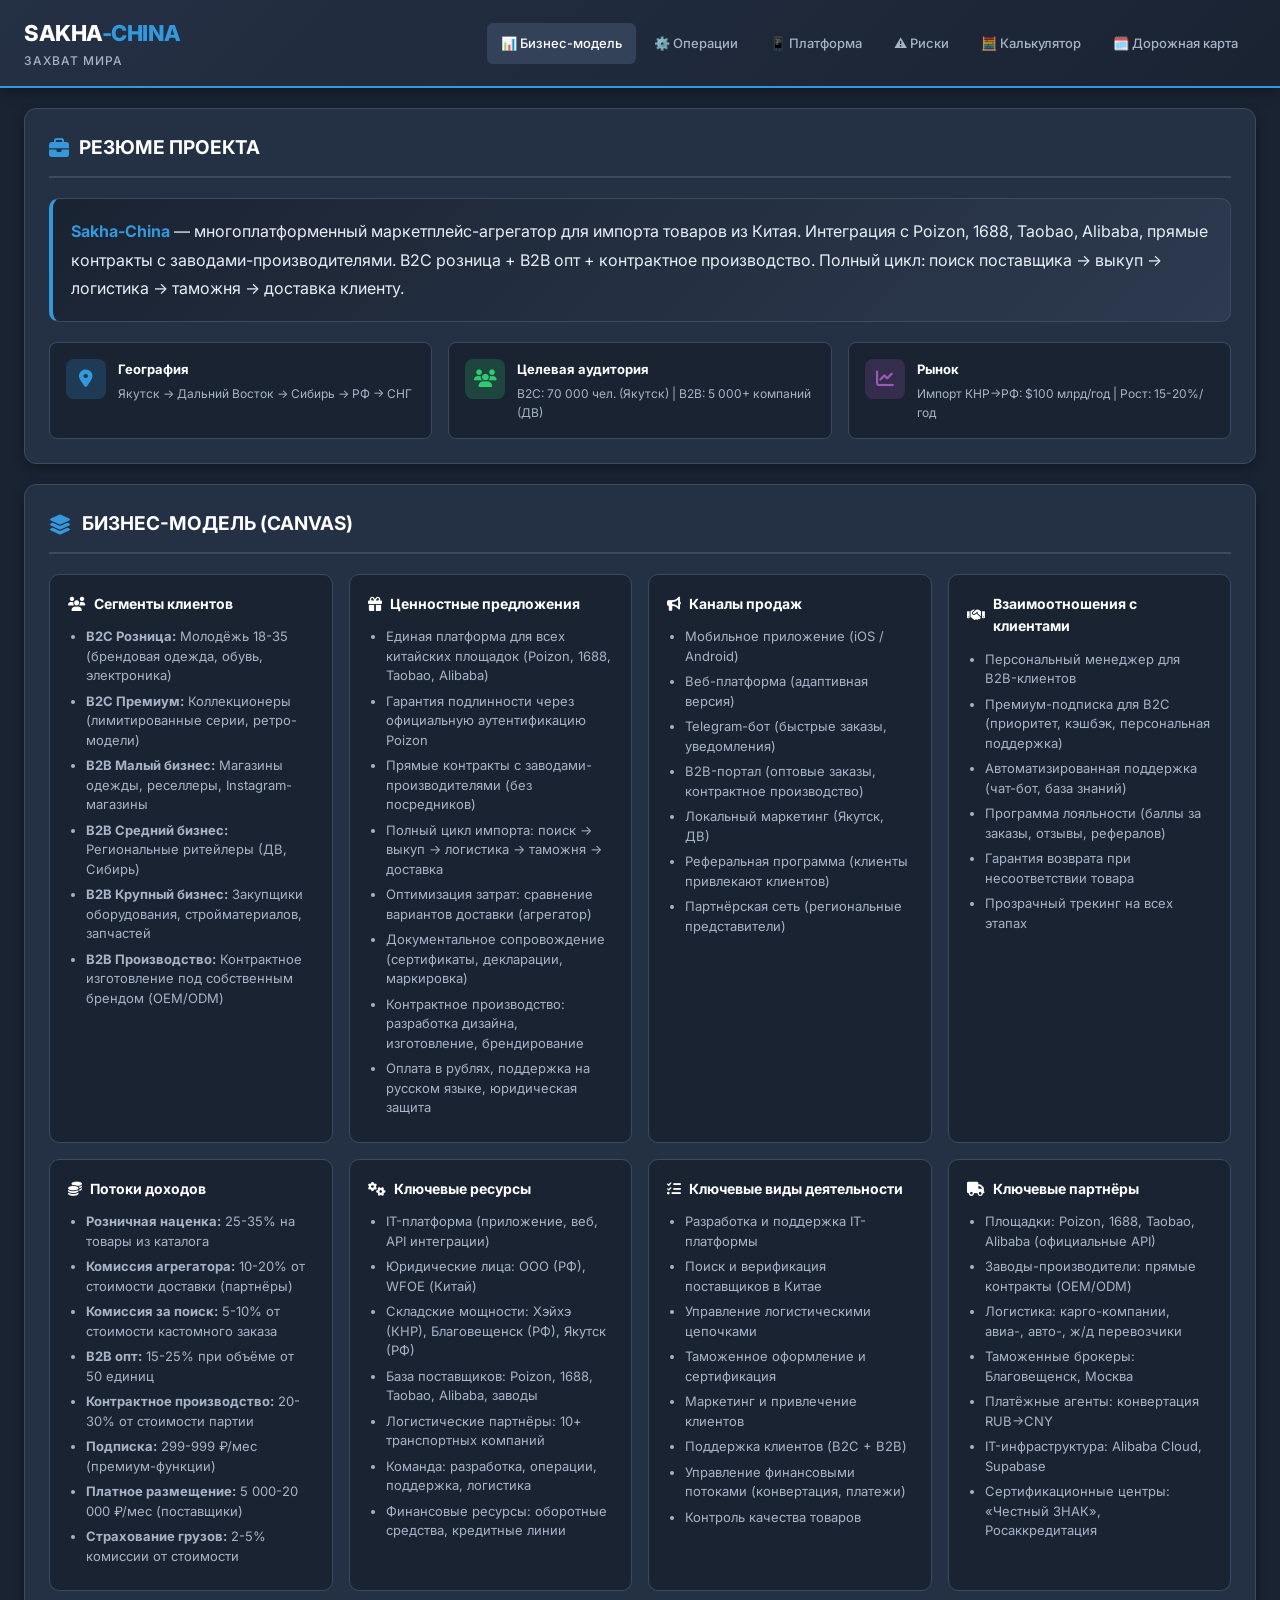
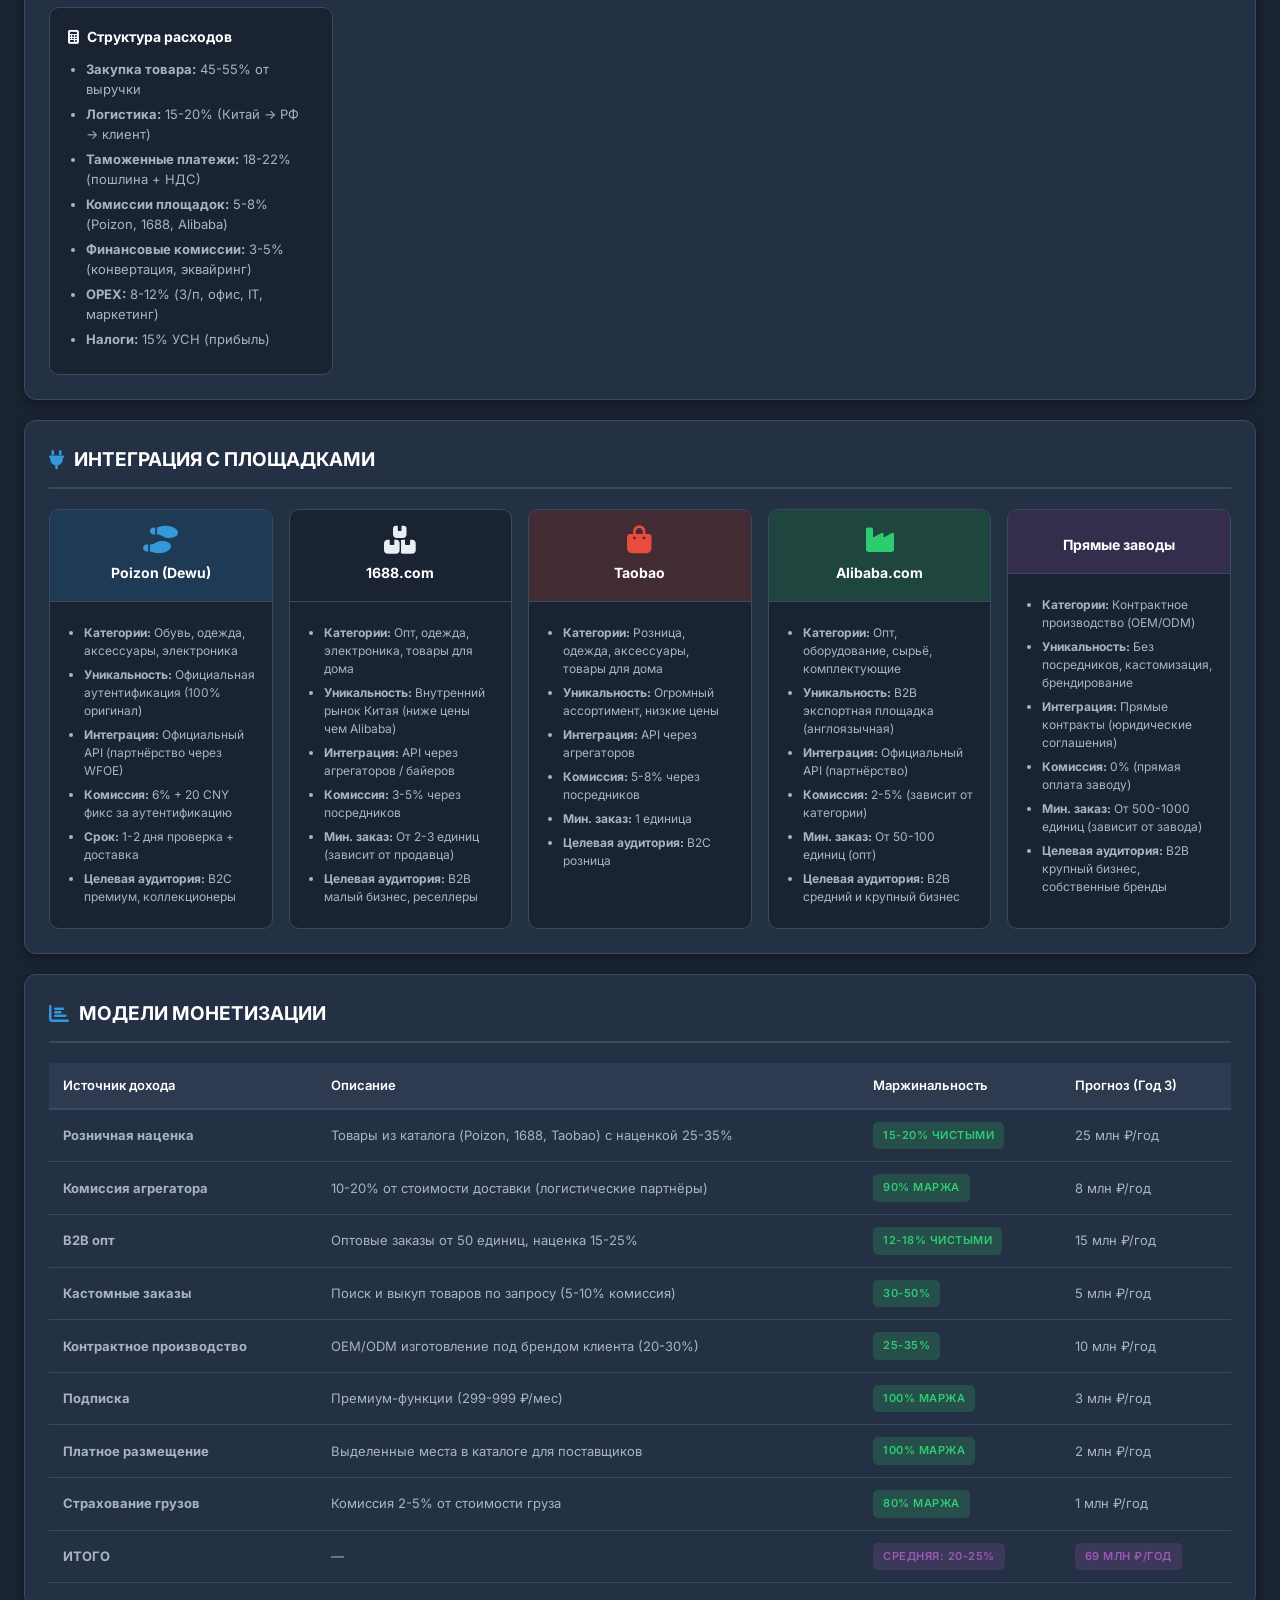
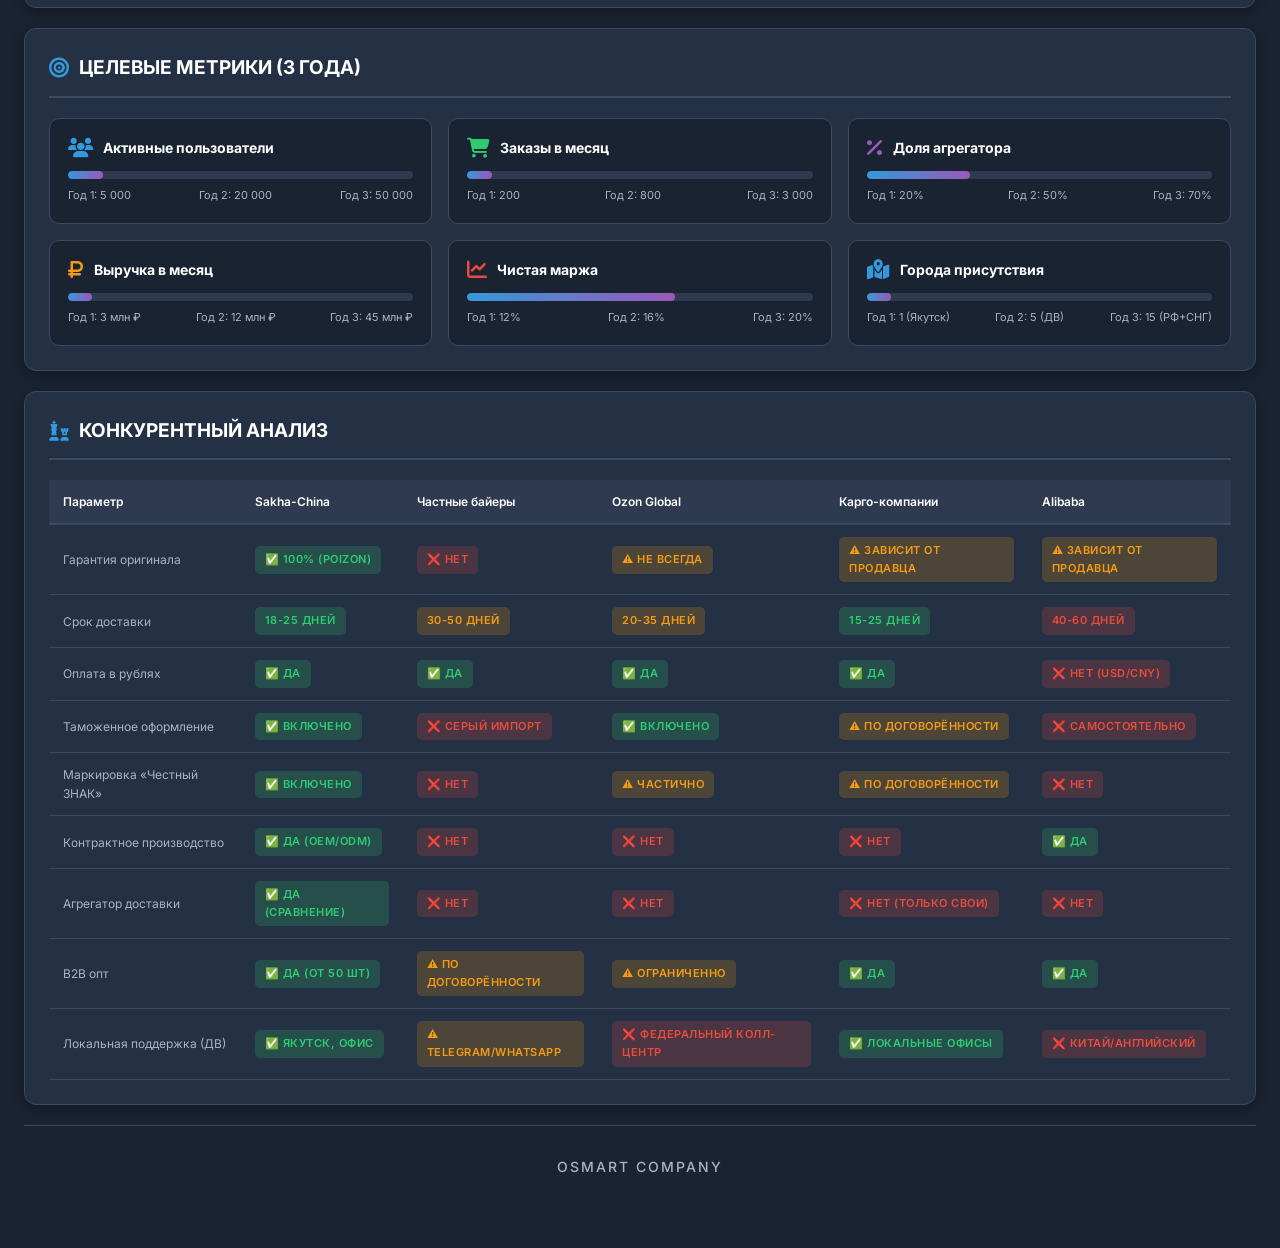
==== Business.html @ 3d1f2dd9 "Add files via upload" ====
<!DOCTYPE html>
<html lang="ru">
<head>
    <meta charset="UTF-8">
    <meta name="viewport" content="width=device-width, initial-scale=1.0, maximum-scale=1.0, user-scalable=no">
    <title>Sakha-China · Бизнес-модель</title>
    <link href="https://fonts.googleapis.com/css2?family=Inter:wght@400;500;600;700;800&family=JetBrains+Mono:wght@400;500;700&display=swap" rel="stylesheet">
    <link rel="stylesheet" href="https://cdnjs.cloudflare.com/ajax/libs/font-awesome/6.4.0/css/all.min.css">
    <link rel="stylesheet" href="Business.css">
</head>
<body>

<!-- HEADER -->
<header class="header">
    <div class="header-left">
        <div class="logo">SAKHA<span>-CHINA</span></div>
        <div class="subtitle">Захват мира</div>
    </div>
    <nav class="header-nav">
        <a href="Business.html" class="active">📊 Бизнес-модель</a>
        <a href="Operations.html">⚙️ Операции</a>
        <a href="Platform.html">📱 Платформа</a>
        <a href="Risks.html">⚠️ Риски</a>
        <a href="Calculator.html">🧮 Калькулятор</a>
        <a href="Roadmap.html">🗓️ Дорожная карта</a>
    </nav>
</header>

<!-- MAIN CONTENT -->
<main class="main-content">

    <!-- Section 1: Executive Summary -->
    <section class="section">
        <h2 class="section-title"><i class="fas fa-briefcase"></i> РЕЗЮМЕ ПРОЕКТА</h2>
        
        <div class="card highlight-card">
            <p class="essence-text">
                <strong class="text-blue">Sakha-China</strong> — многоплатформенный маркетплейс-агрегатор для импорта товаров из Китая. 
                Интеграция с Poizon, 1688, Taobao, Alibaba, прямые контракты с заводами-производителями. 
                B2C розница + B2B опт + контрактное производство. Полный цикл: поиск поставщика → выкуп → логистика → таможня → доставка клиенту.
            </p>
        </div>

        <div class="info-grid">
            <div class="info-box">
                <div class="info-icon blue"><i class="fas fa-map-marker-alt"></i></div>
                <div class="info-content">
                    <h4>География</h4>
                    <p>Якутск → Дальний Восток → Сибирь → РФ → СНГ</p>
                </div>
            </div>
            <div class="info-box">
                <div class="info-icon green"><i class="fas fa-users"></i></div>
                <div class="info-content">
                    <h4>Целевая аудитория</h4>
                    <p>B2C: 70 000 чел. (Якутск) | B2B: 5 000+ компаний (ДВ)</p>
                </div>
            </div>
            <div class="info-box">
                <div class="info-icon purple"><i class="fas fa-chart-line"></i></div>
                <div class="info-content">
                    <h4>Рынок</h4>
                    <p>Импорт КНР→РФ: $100 млрд/год | Рост: 15-20%/год</p>
                </div>
            </div>
        </div>
    </section>

    <!-- Section 2: Business Model Canvas -->
    <section class="section">
        <h2 class="section-title"><i class="fas fa-layer-group"></i> БИЗНЕС-МОДЕЛЬ (CANVAS)</h2>
        
        <div class="canvas-grid">
            <div class="canvas-card">
                <h4><i class="fas fa-users"></i> Сегменты клиентов</h4>
                <ul>
                    <li><strong>B2C Розница:</strong> Молодёжь 18-35 (брендовая одежда, обувь, электроника)</li>
                    <li><strong>B2C Премиум:</strong> Коллекционеры (лимитированные серии, ретро-модели)</li>
                    <li><strong>B2B Малый бизнес:</strong> Магазины одежды, реселлеры, Instagram-магазины</li>
                    <li><strong>B2B Средний бизнес:</strong> Региональные ритейлеры (ДВ, Сибирь)</li>
                    <li><strong>B2B Крупный бизнес:</strong> Закупщики оборудования, стройматериалов, запчастей</li>
                    <li><strong>B2B Производство:</strong> Контрактное изготовление под собственным брендом (OEM/ODM)</li>
                </ul>
            </div>

            <div class="canvas-card">
                <h4><i class="fas fa-gift"></i> Ценностные предложения</h4>
                <ul>
                    <li>Единая платформа для всех китайских площадок (Poizon, 1688, Taobao, Alibaba)</li>
                    <li>Гарантия подлинности через официальную аутентификацию Poizon</li>
                    <li>Прямые контракты с заводами-производителями (без посредников)</li>
                    <li>Полный цикл импорта: поиск → выкуп → логистика → таможня → доставка</li>
                    <li>Оптимизация затрат: сравнение вариантов доставки (агрегатор)</li>
                    <li>Документальное сопровождение (сертификаты, декларации, маркировка)</li>
                    <li>Контрактное производство: разработка дизайна, изготовление, брендирование</li>
                    <li>Оплата в рублях, поддержка на русском языке, юридическая защита</li>
                </ul>
            </div>

            <div class="canvas-card">
                <h4><i class="fas fa-bullhorn"></i> Каналы продаж</h4>
                <ul>
                    <li>Мобильное приложение (iOS / Android)</li>
                    <li>Веб-платформа (адаптивная версия)</li>
                    <li>Telegram-бот (быстрые заказы, уведомления)</li>
                    <li>B2B-портал (оптовые заказы, контрактное производство)</li>
                    <li>Локальный маркетинг (Якутск, ДВ)</li>
                    <li>Реферальная программа (клиенты привлекают клиентов)</li>
                    <li>Партнёрская сеть (региональные представители)</li>
                </ul>
            </div>

            <div class="canvas-card">
                <h4><i class="fas fa-handshake"></i> Взаимоотношения с клиентами</h4>
                <ul>
                    <li>Персональный менеджер для B2B-клиентов</li>
                    <li>Премиум-подписка для B2C (приоритет, кэшбэк, персональная поддержка)</li>
                    <li>Автоматизированная поддержка (чат-бот, база знаний)</li>
                    <li>Программа лояльности (баллы за заказы, отзывы, рефералов)</li>
                    <li>Гарантия возврата при несоответствии товара</li>
                    <li>Прозрачный трекинг на всех этапах</li>
                </ul>
            </div>

            <div class="canvas-card">
                <h4><i class="fas fa-coins"></i> Потоки доходов</h4>
                <ul>
                    <li><strong>Розничная наценка:</strong> 25-35% на товары из каталога</li>
                    <li><strong>Комиссия агрегатора:</strong> 10-20% от стоимости доставки (партнёры)</li>
                    <li><strong>Комиссия за поиск:</strong> 5-10% от стоимости кастомного заказа</li>
                    <li><strong>B2B опт:</strong> 15-25% при объёме от 50 единиц</li>
                    <li><strong>Контрактное производство:</strong> 20-30% от стоимости партии</li>
                    <li><strong>Подписка:</strong> 299-999 ₽/мес (премиум-функции)</li>
                    <li><strong>Платное размещение:</strong> 5 000-20 000 ₽/мес (поставщики)</li>
                    <li><strong>Страхование грузов:</strong> 2-5% комиссии от стоимости</li>
                </ul>
            </div>

            <div class="canvas-card">
                <h4><i class="fas fa-cogs"></i> Ключевые ресурсы</h4>
                <ul>
                    <li>IT-платформа (приложение, веб, API интеграции)</li>
                    <li>Юридические лица: ООО (РФ), WFOE (Китай)</li>
                    <li>Складские мощности: Хэйхэ (КНР), Благовещенск (РФ), Якутск (РФ)</li>
                    <li>База поставщиков: Poizon, 1688, Taobao, Alibaba, заводы</li>
                    <li>Логистические партнёры: 10+ транспортных компаний</li>
                    <li>Команда: разработка, операции, поддержка, логистика</li>
                    <li>Финансовые ресурсы: оборотные средства, кредитные линии</li>
                </ul>
            </div>

            <div class="canvas-card">
                <h4><i class="fas fa-tasks"></i> Ключевые виды деятельности</h4>
                <ul>
                    <li>Разработка и поддержка IT-платформы</li>
                    <li>Поиск и верификация поставщиков в Китае</li>
                    <li>Управление логистическими цепочками</li>
                    <li>Таможенное оформление и сертификация</li>
                    <li>Маркетинг и привлечение клиентов</li>
                    <li>Поддержка клиентов (B2C + B2B)</li>
                    <li>Управление финансовыми потоками (конвертация, платежи)</li>
                    <li>Контроль качества товаров</li>
                </ul>
            </div>

            <div class="canvas-card">
                <h4><i class="fas fa-truck"></i> Ключевые партнёры</h4>
                <ul>
                    <li>Площадки: Poizon, 1688, Taobao, Alibaba (официальные API)</li>
                    <li>Заводы-производители: прямые контракты (OEM/ODM)</li>
                    <li>Логистика: карго-компании, авиа-, авто-, ж/д перевозчики</li>
                    <li>Таможенные брокеры: Благовещенск, Москва</li>
                    <li>Платёжные агенты: конвертация RUB→CNY</li>
                    <li>IT-инфраструктура: Alibaba Cloud, Supabase</li>
                    <li>Сертификационные центры: «Честный ЗНАК», Росаккредитация</li>
                </ul>
            </div>

            <div class="canvas-card">
                <h4><i class="fas fa-calculator"></i> Структура расходов</h4>
                <ul>
                    <li><strong>Закупка товара:</strong> 45-55% от выручки</li>
                    <li><strong>Логистика:</strong> 15-20% (Китай → РФ → клиент)</li>
                    <li><strong>Таможенные платежи:</strong> 18-22% (пошлина + НДС)</li>
                    <li><strong>Комиссии площадок:</strong> 5-8% (Poizon, 1688, Alibaba)</li>
                    <li><strong>Финансовые комиссии:</strong> 3-5% (конвертация, эквайринг)</li>
                    <li><strong>OPEX:</strong> 8-12% (З/п, офис, IT, маркетинг)</li>
                    <li><strong>Налоги:</strong> 15% УСН (прибыль)</li>
                </ul>
            </div>
        </div>
    </section>

    <!-- Section 3: Platform Integration -->
    <section class="section">
        <h2 class="section-title"><i class="fas fa-plug"></i> ИНТЕГРАЦИЯ С ПЛОЩАДКАМИ</h2>
        
        <div class="platform-grid">
            <div class="platform-card">
                <div class="platform-header poizon">
                    <i class="fas fa-shoe-prints"></i>
                    <h4>Poizon (Dewu)</h4>
                </div>
                <div class="platform-body">
                    <ul>
                        <li><strong>Категории:</strong> Обувь, одежда, аксессуары, электроника</li>
                        <li><strong>Уникальность:</strong> Официальная аутентификация (100% оригинал)</li>
                        <li><strong>Интеграция:</strong> Официальный API (партнёрство через WFOE)</li>
                        <li><strong>Комиссия:</strong> 6% + 20 CNY фикс за аутентификацию</li>
                        <li><strong>Срок:</strong> 1-2 дня проверка + доставка</li>
                        <li><strong>Целевая аудитория:</strong> B2C премиум, коллекционеры</li>
                    </ul>
                </div>
            </div>

            <div class="platform-card">
                <div class="platform-header 1688">
                    <i class="fas fa-boxes"></i>
                    <h4>1688.com</h4>
                </div>
                <div class="platform-body">
                    <ul>
                        <li><strong>Категории:</strong> Опт, одежда, электроника, товары для дома</li>
                        <li><strong>Уникальность:</strong> Внутренний рынок Китая (ниже цены чем Alibaba)</li>
                        <li><strong>Интеграция:</strong> API через агрегаторов / байеров</li>
                        <li><strong>Комиссия:</strong> 3-5% через посредников</li>
                        <li><strong>Мин. заказ:</strong> От 2-3 единиц (зависит от продавца)</li>
                        <li><strong>Целевая аудитория:</strong> B2B малый бизнес, реселлеры</li>
                    </ul>
                </div>
            </div>

            <div class="platform-card">
                <div class="platform-header taobao">
                    <i class="fas fa-shopping-bag"></i>
                    <h4>Taobao</h4>
                </div>
                <div class="platform-body">
                    <ul>
                        <li><strong>Категории:</strong> Розница, одежда, аксессуары, товары для дома</li>
                        <li><strong>Уникальность:</strong> Огромный ассортимент, низкие цены</li>
                        <li><strong>Интеграция:</strong> API через агрегаторов</li>
                        <li><strong>Комиссия:</strong> 5-8% через посредников</li>
                        <li><strong>Мин. заказ:</strong> 1 единица</li>
                        <li><strong>Целевая аудитория:</strong> B2C розница</li>
                    </ul>
                </div>
            </div>

            <div class="platform-card">
                <div class="platform-header alibaba">
                    <i class="fas fa-industry"></i>
                    <h4>Alibaba.com</h4>
                </div>
                <div class="platform-body">
                    <ul>
                        <li><strong>Категории:</strong> Опт, оборудование, сырьё, комплектующие</li>
                        <li><strong>Уникальность:</strong> B2B экспортная площадка (англоязычная)</li>
                        <li><strong>Интеграция:</strong> Официальный API (партнёрство)</li>
                        <li><strong>Комиссия:</strong> 2-5% (зависит от категории)</li>
                        <li><strong>Мин. заказ:</strong> От 50-100 единиц (опт)</li>
                        <li><strong>Целевая аудитория:</strong> B2B средний и крупный бизнес</li>
                    </ul>
                </div>
            </div>

            <div class="platform-card">
                <div class="platform-header factory">
                    <i class="fas fa-factory"></i>
                    <h4>Прямые заводы</h4>
                </div>
                <div class="platform-body">
                    <ul>
                        <li><strong>Категории:</strong> Контрактное производство (OEM/ODM)</li>
                        <li><strong>Уникальность:</strong> Без посредников, кастомизация, брендирование</li>
                        <li><strong>Интеграция:</strong> Прямые контракты (юридические соглашения)</li>
                        <li><strong>Комиссия:</strong> 0% (прямая оплата заводу)</li>
                        <li><strong>Мин. заказ:</strong> От 500-1000 единиц (зависит от завода)</li>
                        <li><strong>Целевая аудитория:</strong> B2B крупный бизнес, собственные бренды</li>
                    </ul>
                </div>
            </div>
        </div>
    </section>

    <!-- Section 4: Revenue Model -->
    <section class="section">
        <h2 class="section-title"><i class="fas fa-chart-bar"></i> МОДЕЛИ МОНЕТИЗАЦИИ</h2>
        
        <div class="table-container">
            <table>
                <thead>
                    <tr>
                        <th>Источник дохода</th>
                        <th>Описание</th>
                        <th>Маржинальность</th>
                        <th>Прогноз (Год 3)</th>
                    </tr>
                </thead>
                <tbody>
                    <tr>
                        <td><strong>Розничная наценка</strong></td>
                        <td>Товары из каталога (Poizon, 1688, Taobao) с наценкой 25-35%</td>
                        <td><span class="badge green">15-20% чистыми</span></td>
                        <td>25 млн ₽/год</td>
                    </tr>
                    <tr>
                        <td><strong>Комиссия агрегатора</strong></td>
                        <td>10-20% от стоимости доставки (логистические партнёры)</td>
                        <td><span class="badge green">90% маржа</span></td>
                        <td>8 млн ₽/год</td>
                    </tr>
                    <tr>
                        <td><strong>B2B опт</strong></td>
                        <td>Оптовые заказы от 50 единиц, наценка 15-25%</td>
                        <td><span class="badge green">12-18% чистыми</span></td>
                        <td>15 млн ₽/год</td>
                    </tr>
                    <tr>
                        <td><strong>Кастомные заказы</strong></td>
                        <td>Поиск и выкуп товаров по запросу (5-10% комиссия)</td>
                        <td><span class="badge green">30-50%</span></td>
                        <td>5 млн ₽/год</td>
                    </tr>
                    <tr>
                        <td><strong>Контрактное производство</strong></td>
                        <td>OEM/ODM изготовление под брендом клиента (20-30%)</td>
                        <td><span class="badge green">25-35%</span></td>
                        <td>10 млн ₽/год</td>
                    </tr>
                    <tr>
                        <td><strong>Подписка</strong></td>
                        <td>Премиум-функции (299-999 ₽/мес)</td>
                        <td><span class="badge green">100% маржа</span></td>
                        <td>3 млн ₽/год</td>
                    </tr>
                    <tr>
                        <td><strong>Платное размещение</strong></td>
                        <td>Выделенные места в каталоге для поставщиков</td>
                        <td><span class="badge green">100% маржа</span></td>
                        <td>2 млн ₽/год</td>
                    </tr>
                    <tr>
                        <td><strong>Страхование грузов</strong></td>
                        <td>Комиссия 2-5% от стоимости груза</td>
                        <td><span class="badge green">80% маржа</span></td>
                        <td>1 млн ₽/год</td>
                    </tr>
                    <tr>
                        <td><strong>ИТОГО</strong></td>
                        <td>—</td>
                        <td><span class="badge purple">Средняя: 20-25%</span></td>
                        <td><span class="badge purple">69 млн ₽/год</span></td>
                    </tr>
                </tbody>
            </table>
        </div>
    </section>

    <!-- Section 5: Target Metrics -->
    <section class="section">
        <h2 class="section-title"><i class="fas fa-bullseye"></i> ЦЕЛЕВЫЕ МЕТРИКИ (3 ГОДА)</h2>
        
        <div class="metrics-detailed">
            <div class="metric-detailed-card">
                <div class="metric-header">
                    <i class="fas fa-users blue"></i>
                    <h4>Активные пользователи</h4>
                </div>
                <div class="metric-progress">
                    <div class="progress-bar">
                        <div class="progress-fill" style="width: 10%;"></div>
                    </div>
                    <div class="metric-values">
                        <span>Год 1: 5 000</span>
                        <span>Год 2: 20 000</span>
                        <span>Год 3: 50 000</span>
                    </div>
                </div>
            </div>

            <div class="metric-detailed-card">
                <div class="metric-header">
                    <i class="fas fa-shopping-cart green"></i>
                    <h4>Заказы в месяц</h4>
                </div>
                <div class="metric-progress">
                    <div class="progress-bar">
                        <div class="progress-fill" style="width: 7%;"></div>
                    </div>
                    <div class="metric-values">
                        <span>Год 1: 200</span>
                        <span>Год 2: 800</span>
                        <span>Год 3: 3 000</span>
                    </div>
                </div>
            </div>

            <div class="metric-detailed-card">
                <div class="metric-header">
                    <i class="fas fa-percent purple"></i>
                    <h4>Доля агрегатора</h4>
                </div>
                <div class="metric-progress">
                    <div class="progress-bar">
                        <div class="progress-fill" style="width: 30%;"></div>
                    </div>
                    <div class="metric-values">
                        <span>Год 1: 20%</span>
                        <span>Год 2: 50%</span>
                        <span>Год 3: 70%</span>
                    </div>
                </div>
            </div>

            <div class="metric-detailed-card">
                <div class="metric-header">
                    <i class="fas fa-ruble-sign yellow"></i>
                    <h4>Выручка в месяц</h4>
                </div>
                <div class="metric-progress">
                    <div class="progress-bar">
                        <div class="progress-fill" style="width: 7%;"></div>
                    </div>
                    <div class="metric-values">
                        <span>Год 1: 3 млн ₽</span>
                        <span>Год 2: 12 млн ₽</span>
                        <span>Год 3: 45 млн ₽</span>
                    </div>
                </div>
            </div>

            <div class="metric-detailed-card">
                <div class="metric-header">
                    <i class="fas fa-chart-line red"></i>
                    <h4>Чистая маржа</h4>
                </div>
                <div class="metric-progress">
                    <div class="progress-bar">
                        <div class="progress-fill" style="width: 60%;"></div>
                    </div>
                    <div class="metric-values">
                        <span>Год 1: 12%</span>
                        <span>Год 2: 16%</span>
                        <span>Год 3: 20%</span>
                    </div>
                </div>
            </div>

            <div class="metric-detailed-card">
                <div class="metric-header">
                    <i class="fas fa-map-marked-alt blue"></i>
                    <h4>Города присутствия</h4>
                </div>
                <div class="metric-progress">
                    <div class="progress-bar">
                        <div class="progress-fill" style="width: 7%;"></div>
                    </div>
                    <div class="metric-values">
                        <span>Год 1: 1 (Якутск)</span>
                        <span>Год 2: 5 (ДВ)</span>
                        <span>Год 3: 15 (РФ+СНГ)</span>
                    </div>
                </div>
            </div>
        </div>
    </section>

    <!-- Section 6: Competitive Analysis -->
    <section class="section">
        <h2 class="section-title"><i class="fas fa-chess"></i> КОНКУРЕНТНЫЙ АНАЛИЗ</h2>
        
        <div class="competitive-table">
            <table>
                <thead>
                    <tr>
                        <th>Параметр</th>
                        <th>Sakha-China</th>
                        <th>Частные байеры</th>
                        <th>Ozon Global</th>
                        <th>Карго-компании</th>
                        <th>Alibaba</th>
                    </tr>
                </thead>
                <tbody>
                    <tr>
                        <td>Гарантия оригинала</td>
                        <td><span class="badge green">✅ 100% (Poizon)</span></td>
                        <td><span class="badge red">❌ Нет</span></td>
                        <td><span class="badge yellow">⚠️ Не всегда</span></td>
                        <td><span class="badge yellow">⚠️ Зависит от продавца</span></td>
                        <td><span class="badge yellow">⚠️ Зависит от продавца</span></td>
                    </tr>
                    <tr>
                        <td>Срок доставки</td>
                        <td><span class="badge green">18-25 дней</span></td>
                        <td><span class="badge yellow">30-50 дней</span></td>
                        <td><span class="badge yellow">20-35 дней</span></td>
                        <td><span class="badge green">15-25 дней</span></td>
                        <td><span class="badge red">40-60 дней</span></td>
                    </tr>
                    <tr>
                        <td>Оплата в рублях</td>
                        <td><span class="badge green">✅ Да</span></td>
                        <td><span class="badge green">✅ Да</span></td>
                        <td><span class="badge green">✅ Да</span></td>
                        <td><span class="badge green">✅ Да</span></td>
                        <td><span class="badge red">❌ Нет (USD/CNY)</span></td>
                    </tr>
                    <tr>
                        <td>Таможенное оформление</td>
                        <td><span class="badge green">✅ Включено</span></td>
                        <td><span class="badge red">❌ Серый импорт</span></td>
                        <td><span class="badge green">✅ Включено</span></td>
                        <td><span class="badge yellow">⚠️ По договорённости</span></td>
                        <td><span class="badge red">❌ Самостоятельно</span></td>
                    </tr>
                    <tr>
                        <td>Маркировка «Честный ЗНАК»</td>
                        <td><span class="badge green">✅ Включено</span></td>
                        <td><span class="badge red">❌ Нет</span></td>
                        <td><span class="badge yellow">⚠️ Частично</span></td>
                        <td><span class="badge yellow">⚠️ По договорённости</span></td>
                        <td><span class="badge red">❌ Нет</span></td>
                    </tr>
                    <tr>
                        <td>Контрактное производство</td>
                        <td><span class="badge green">✅ Да (OEM/ODM)</span></td>
                        <td><span class="badge red">❌ Нет</span></td>
                        <td><span class="badge red">❌ Нет</span></td>
                        <td><span class="badge red">❌ Нет</span></td>
                        <td><span class="badge green">✅ Да</span></td>
                    </tr>
                    <tr>
                        <td>Агрегатор доставки</td>
                        <td><span class="badge green">✅ Да (сравнение)</span></td>
                        <td><span class="badge red">❌ Нет</span></td>
                        <td><span class="badge red">❌ Нет</span></td>
                        <td><span class="badge red">❌ Нет (только свои)</span></td>
                        <td><span class="badge red">❌ Нет</span></td>
                    </tr>
                    <tr>
                        <td>B2B опт</td>
                        <td><span class="badge green">✅ Да (от 50 шт)</span></td>
                        <td><span class="badge yellow">⚠️ По договорённости</span></td>
                        <td><span class="badge yellow">⚠️ Ограниченно</span></td>
                        <td><span class="badge green">✅ Да</span></td>
                        <td><span class="badge green">✅ Да</span></td>
                    </tr>
                    <tr>
                        <td>Локальная поддержка (ДВ)</td>
                        <td><span class="badge green">✅ Якутск, офис</span></td>
                        <td><span class="badge yellow">⚠️ Telegram/WhatsApp</span></td>
                        <td><span class="badge red">❌ Федеральный колл-центр</span></td>
                        <td><span class="badge green">✅ Локальные офисы</span></td>
                        <td><span class="badge red">❌ Китай/английский</span></td>
                    </tr>
                </tbody>
            </table>
        </div>
    </section>

    <!-- END MARK -->
    <div class="end-mark">
        <p>Osmart company</p>
    </div>

</main>

<script src="Business.js"></script>
</body>
</html>
---- Business.css ----
/* ===== CSS VARIABLES ===== */
:root {
    --bg-dark: #1a2332;
    --bg-card: #243044;
    --bg-input: #2d3a4f;
    --bg-hover: #344259;
    --text-main: #e8eef5;
    --text-muted: #a8b3c7;
    --accent-green: #2ecc71;
    --accent-red: #e74c3c;
    --accent-blue: #3498db;
    --accent-purple: #9b59b6;
    --accent-yellow: #f39c12;
    --border: #3a4a61;
    --shadow: 0 4px 12px rgba(0, 0, 0, 0.3);
}

/* ===== RESET & BASE ===== */
* { margin: 0; padding: 0; box-sizing: border-box; }

body {
    font-family: 'Inter', sans-serif;
    background: var(--bg-dark);
    color: var(--text-main);
    line-height: 1.6;
    font-size: 15px;
    -webkit-tap-highlight-color: transparent;
}

/* ===== HEADER ===== */
.header {
    background: linear-gradient(135deg, var(--bg-card) 0%, var(--bg-dark) 100%);
    padding: 16px 24px;
    border-bottom: 2px solid var(--accent-blue);
    display: flex;
    justify-content: space-between;
    align-items: center;
    position: sticky;
    top: 0;
    z-index: 100;
    backdrop-filter: blur(10px);
    box-shadow: var(--shadow);
}

.header-left { display: flex; flex-direction: column; }

.logo {
    font-size: 22px;
    font-weight: 800;
    color: #fff;
    letter-spacing: -0.5px;
}

.logo span { color: var(--accent-blue); }

.subtitle {
    font-size: 12px;
    color: var(--text-muted);
    font-weight: 500;
    letter-spacing: 1px;
    text-transform: uppercase;
}

.header-nav {
    display: flex;
    gap: 4px;
    overflow-x: auto;
    padding: 4px;
    -webkit-overflow-scrolling: touch;
}

.header-nav::-webkit-scrollbar { height: 4px; }
.header-nav::-webkit-scrollbar-thumb { background: var(--border); border-radius: 2px; }

.header-nav a {
    color: var(--text-muted);
    text-decoration: none;
    padding: 10px 14px;
    border-radius: 6px;
    font-weight: 500;
    font-size: 13px;
    white-space: nowrap;
    transition: all 0.2s ease;
    touch-action: manipulation;
}

.header-nav a:hover, .header-nav a.active {
    background: var(--bg-hover);
    color: #fff;
}

.header-nav a:active { transform: scale(0.95); }

/* ===== MAIN CONTENT ===== */
.main-content {
    max-width: 1400px;
    margin: 0 auto;
    padding: 20px 24px;
    padding-bottom: 40px;
}

/* ===== SECTION ===== */
.section {
    background: var(--bg-card);
    border-radius: 12px;
    padding: 24px;
    margin-bottom: 20px;
    border: 1px solid var(--border);
    box-shadow: var(--shadow);
}

.section-title {
    font-size: 19px;
    font-weight: 700;
    margin-bottom: 20px;
    padding-bottom: 12px;
    border-bottom: 2px solid var(--border);
    display: flex;
    align-items: center;
    gap: 10px;
    color: #fff;
}

.section-title i { color: var(--accent-blue); font-size: 20px; }

/* ===== CARDS ===== */
.card {
    background: var(--bg-dark);
    border-radius: 10px;
    padding: 18px;
    border: 1px solid var(--border);
    transition: all 0.2s ease;
    touch-action: manipulation;
}

.card:active { transform: scale(0.98); }

.highlight-card {
    border-left: 4px solid var(--accent-blue);
    background: linear-gradient(135deg, var(--bg-dark) 0%, var(--bg-input) 100%);
}

.essence-text {
    font-size: 16px;
    line-height: 1.8;
    color: var(--text-main);
}

/* ===== INFO GRID ===== */
.info-grid {
    display: grid;
    grid-template-columns: repeat(3, 1fr);
    gap: 16px;
    margin-top: 20px;
}

.info-box {
    display: flex;
    gap: 12px;
    background: var(--bg-dark);
    padding: 16px;
    border-radius: 8px;
    border: 1px solid var(--border);
}

.info-icon {
    width: 40px;
    height: 40px;
    border-radius: 8px;
    display: flex;
    align-items: center;
    justify-content: center;
    font-size: 18px;
    flex-shrink: 0;
}

.info-icon.blue { background: rgba(52, 152, 219, 0.2); color: var(--accent-blue); }
.info-icon.green { background: rgba(46, 204, 113, 0.2); color: var(--accent-green); }
.info-icon.purple { background: rgba(155, 89, 182, 0.2); color: var(--accent-purple); }

.info-content h4 {
    font-size: 13px;
    color: #fff;
    margin-bottom: 4px;
}

.info-content p {
    font-size: 12px;
    color: var(--text-muted);
}

/* ===== CANVAS GRID ===== */
.canvas-grid {
    display: grid;
    grid-template-columns: repeat(4, 1fr);
    gap: 16px;
}

.canvas-card {
    background: var(--bg-dark);
    border-radius: 10px;
    padding: 18px;
    border: 1px solid var(--border);
}

.canvas-card h4 {
    font-size: 14px;
    color: #fff;
    margin-bottom: 12px;
    display: flex;
    align-items: center;
    gap: 8px;
}

.canvas-card ul {
    padding-left: 18px;
}

.canvas-card li {
    margin: 6px 0;
    color: var(--text-muted);
    font-size: 13px;
    line-height: 1.5;
}

/* ===== PLATFORM GRID ===== */
.platform-grid {
    display: grid;
    grid-template-columns: repeat(5, 1fr);
    gap: 16px;
}

.platform-card {
    background: var(--bg-dark);
    border-radius: 10px;
    overflow: hidden;
    border: 1px solid var(--border);
}

.platform-header {
    padding: 16px;
    text-align: center;
    border-bottom: 1px solid var(--border);
}

.platform-header i {
    font-size: 28px;
    display: block;
    margin-bottom: 8px;
}

.platform-header h4 {
    font-size: 14px;
    color: #fff;
}

.platform-header.poizon { background: rgba(52, 152, 219, 0.2); }
.platform-header.poizon i { color: var(--accent-blue); }

.platform-header\.1688 { background: rgba(243, 156, 18, 0.2); }
.platform-header\.1688 i { color: var(--accent-yellow); }

.platform-header.taobao { background: rgba(231, 76, 60, 0.2); }
.platform-header.taobao i { color: var(--accent-red); }

.platform-header.alibaba { background: rgba(46, 204, 113, 0.2); }
.platform-header.alibaba i { color: var(--accent-green); }

.platform-header.factory { background: rgba(155, 89, 182, 0.2); }
.platform-header.factory i { color: var(--accent-purple); }

.platform-body {
    padding: 16px;
}

.platform-body ul {
    padding-left: 18px;
}

.platform-body li {
    margin: 6px 0;
    color: var(--text-muted);
    font-size: 12px;
    line-height: 1.5;
}

/* ===== TABLES ===== */
.table-container {
    overflow-x: auto;
    -webkit-overflow-scrolling: touch;
}

.table-container::-webkit-scrollbar { height: 6px; }
.table-container::-webkit-scrollbar-thumb { background: var(--border); border-radius: 3px; }

table {
    width: 100%;
    border-collapse: collapse;
    font-size: 13px;
}

th {
    background: var(--bg-input);
    padding: 12px 14px;
    text-align: left;
    font-weight: 600;
    border-bottom: 2px solid var(--border);
    color: #fff;
    white-space: nowrap;
}

td {
    padding: 12px 14px;
    border-bottom: 1px solid var(--border);
    color: var(--text-muted);
}

tr:hover { background: var(--bg-hover); }

.competitive-table table {
    font-size: 12px;
}

.competitive-table th {
    font-size: 12px;
}

/* ===== BADGES ===== */
.badge {
    display: inline-block;
    padding: 5px 10px;
    border-radius: 5px;
    font-size: 11px;
    font-weight: 600;
    text-transform: uppercase;
    letter-spacing: 0.5px;
}

.badge.green { background: rgba(46, 204, 113, 0.2); color: var(--accent-green); }
.badge.blue { background: rgba(52, 152, 219, 0.2); color: var(--accent-blue); }
.badge.purple { background: rgba(155, 89, 182, 0.2); color: var(--accent-purple); }
.badge.yellow { background: rgba(243, 156, 18, 0.2); color: var(--accent-yellow); }
.badge.red { background: rgba(231, 76, 60, 0.2); color: var(--accent-red); }

/* ===== METRICS ===== */
.metrics-detailed {
    display: grid;
    grid-template-columns: repeat(3, 1fr);
    gap: 16px;
}

.metric-detailed-card {
    background: var(--bg-dark);
    border-radius: 10px;
    padding: 18px;
    border: 1px solid var(--border);
}

.metric-header {
    display: flex;
    align-items: center;
    gap: 10px;
    margin-bottom: 12px;
}

.metric-header i {
    font-size: 20px;
}

.metric-header h4 {
    font-size: 14px;
    color: #fff;
}

.metric-progress {
    margin-top: 12px;
}

.progress-bar {
    height: 8px;
    background: var(--bg-input);
    border-radius: 4px;
    overflow: hidden;
    margin-bottom: 8px;
}

.progress-fill {
    height: 100%;
    background: linear-gradient(90deg, var(--accent-blue), var(--accent-purple));
    border-radius: 4px;
    transition: width 0.5s ease;
}

.metric-values {
    display: flex;
    justify-content: space-between;
    font-size: 11px;
    color: var(--text-muted);
}

/* ===== END MARK ===== */
.end-mark {
    text-align: center;
    padding: 30px 20px;
    margin-top: 20px;
    border-top: 1px solid var(--border);
}

.end-mark p {
    font-size: 14px;
    color: var(--text-muted);
    font-weight: 500;
    letter-spacing: 2px;
    text-transform: uppercase;
}

/* ===== UTILITY CLASSES ===== */
.text-green { color: var(--accent-green); }
.text-blue { color: var(--accent-blue); }
.text-purple { color: var(--accent-purple); }
.text-yellow { color: var(--accent-yellow); }
.text-red { color: var(--accent-red); }

.blue { color: var(--accent-blue); }
.green { color: var(--accent-green); }
.purple { color: var(--accent-purple); }
.yellow { color: var(--accent-yellow); }
.red { color: var(--accent-red); }

/* ===== RESPONSIVE ===== */
@media (max-width: 1200px) {
    .canvas-grid { grid-template-columns: repeat(2, 1fr); }
    .platform-grid { grid-template-columns: repeat(3, 1fr); }
    .metrics-detailed { grid-template-columns: repeat(2, 1fr); }
}

@media (max-width: 768px) {
    .header {
        flex-direction: column;
        gap: 12px;
        padding: 14px 16px;
    }
    
    .header-left { align-items: center; width: 100%; }
    .logo { font-size: 20px; }
    .header-nav { width: 100%; justify-content: flex-start; }
    
    .main-content { padding: 16px; }
    .section { padding: 18px; }
    .section-title { font-size: 17px; }
    
    .info-grid,
    .canvas-grid,
    .platform-grid,
    .metrics-detailed {
        grid-template-columns: 1fr;
    }
    
    .competitive-table {
        overflow-x: auto;
    }
    
    .metric-values {
        flex-direction: column;
        gap: 4px;
    }
}

/* ===== TOUCH OPTIMIZATIONS ===== */
@media (hover: none) and (pointer: coarse) {
    .card:hover { transform: none; }
    .header-nav a:hover { background: var(--bg-input); }
    .header-nav a:active, .card:active, .metric-detailed-card:active {
        transform: scale(0.95);
    }
}

/* ===== SCROLLBAR ===== */
::-webkit-scrollbar { width: 8px; height: 8px; }
::-webkit-scrollbar-track { background: var(--bg-dark); }
::-webkit-scrollbar-thumb { background: var(--border); border-radius: 4px; }
::-webkit-scrollbar-thumb:hover { background: var(--bg-hover); }
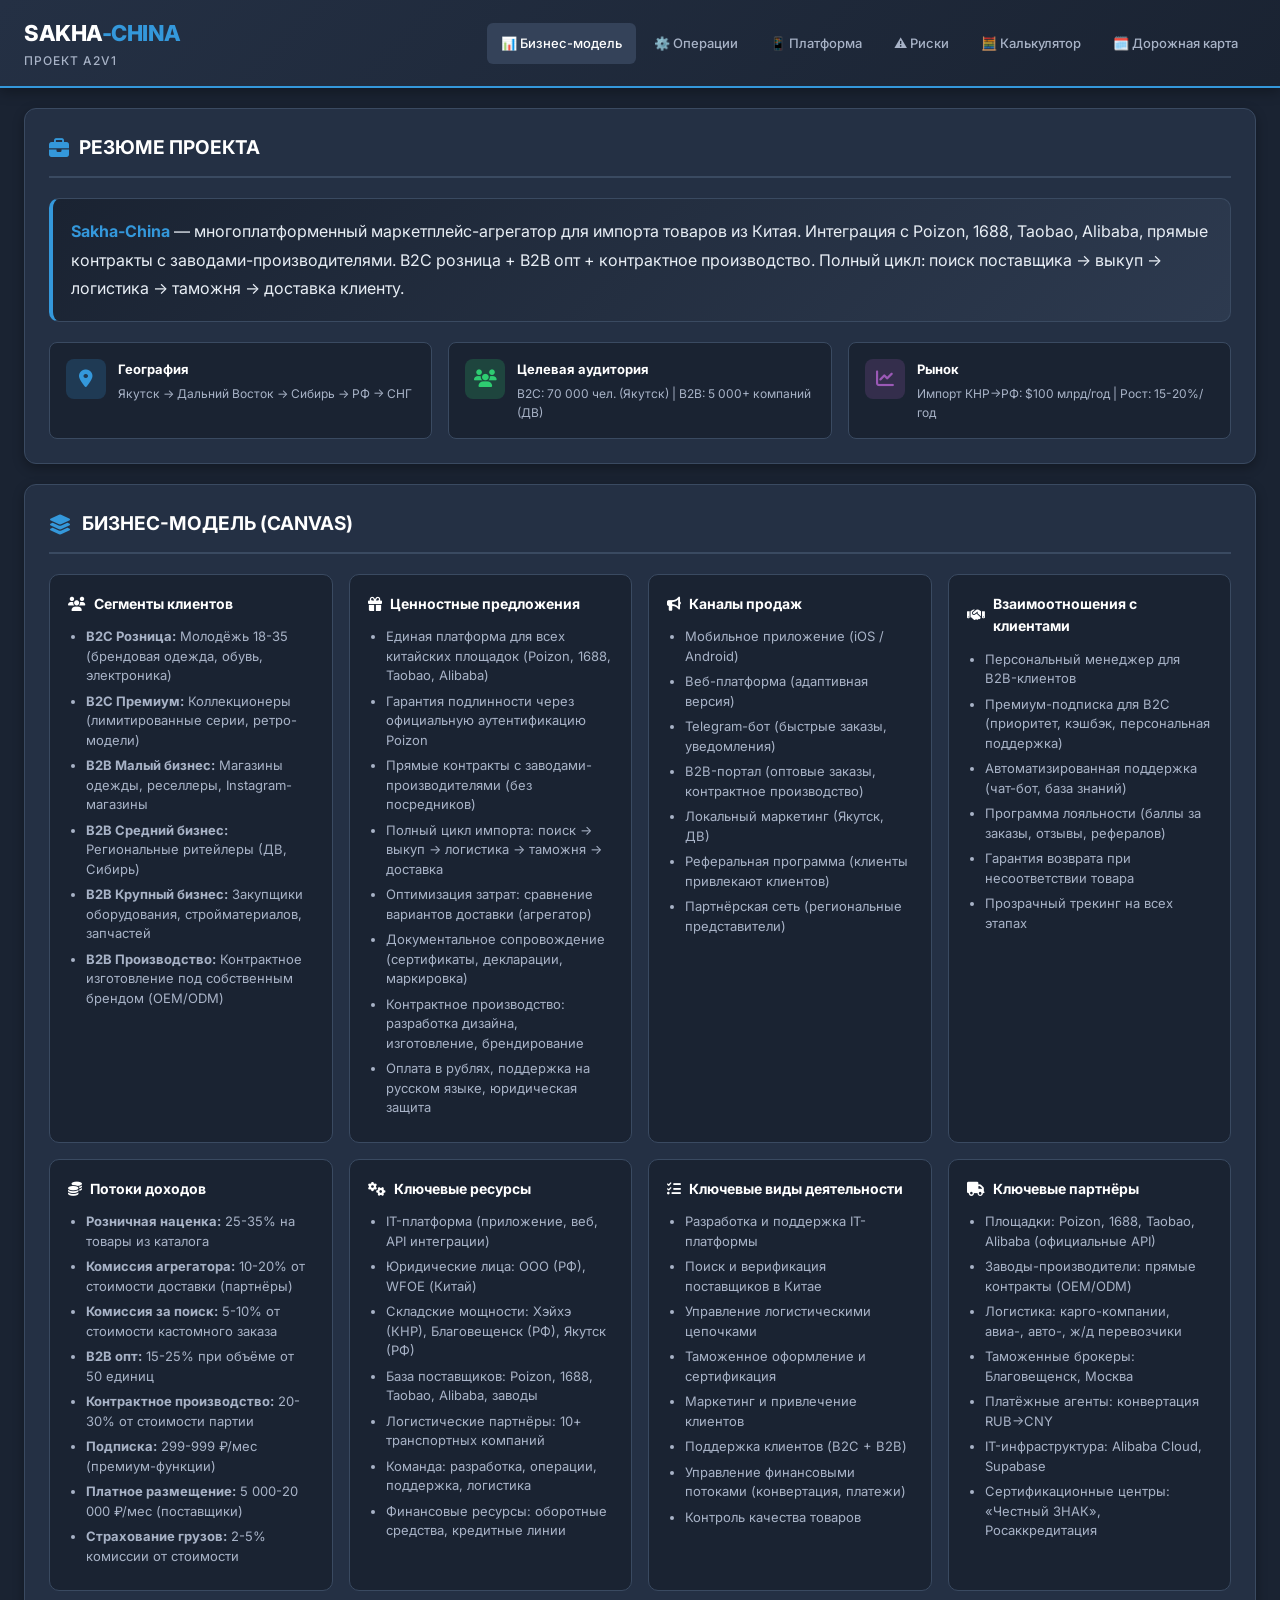
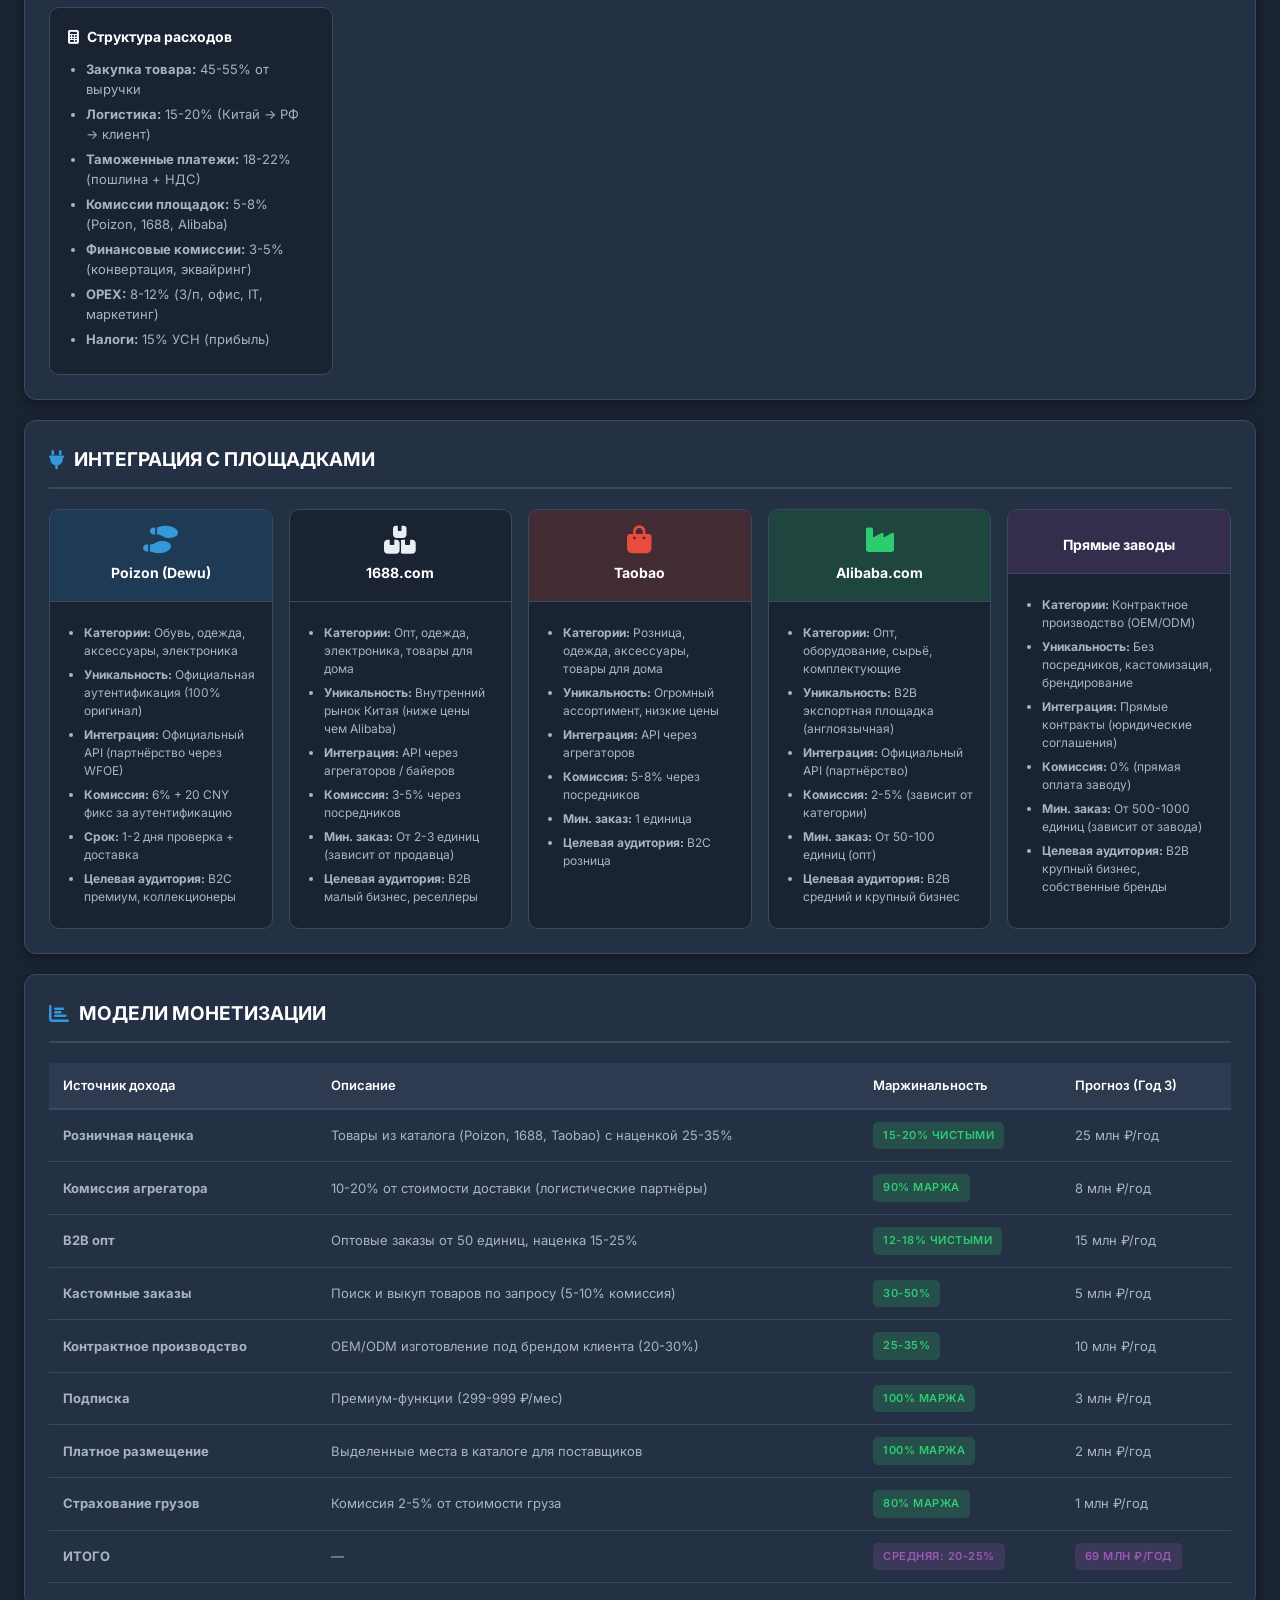
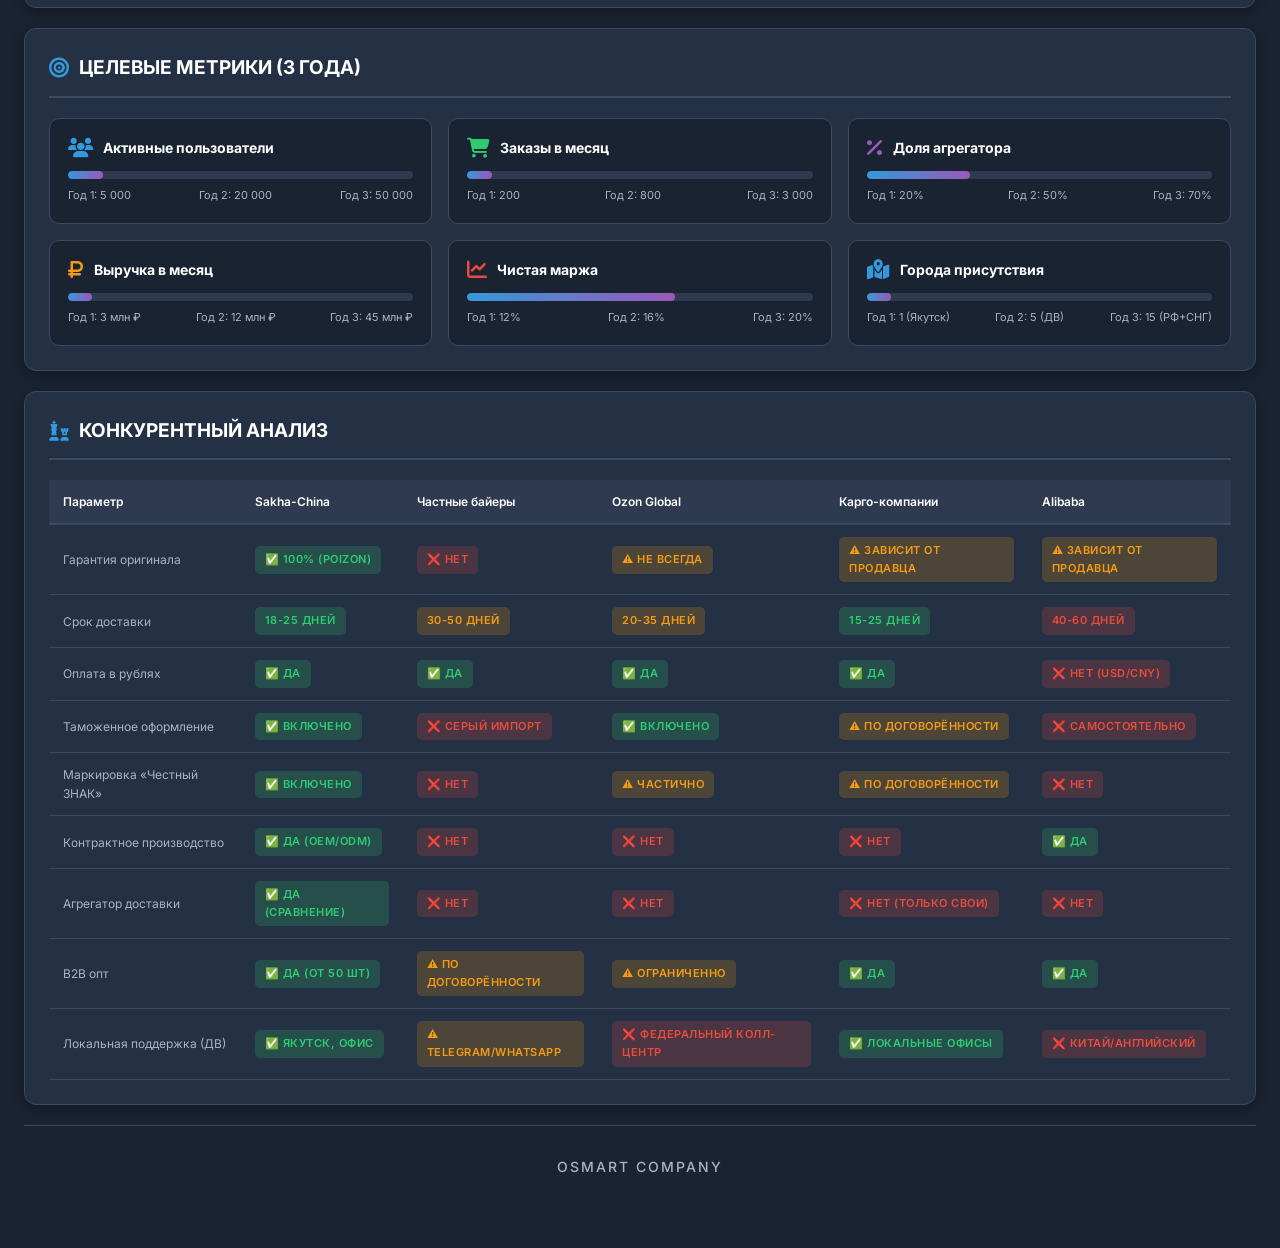
==== commit bd8e23a4: "update-01" ====
--- a/Business.html
+++ b/Business.html
@@ -14,7 +14,7 @@
 <header class="header">
     <div class="header-left">
         <div class="logo">SAKHA<span>-CHINA</span></div>
-        <div class="subtitle">Захват мира</div>
+        <div class="subtitle">Проект A2V1</div>
     </div>
     <nav class="header-nav">
         <a href="Business.html" class="active">📊 Бизнес-модель</a>
